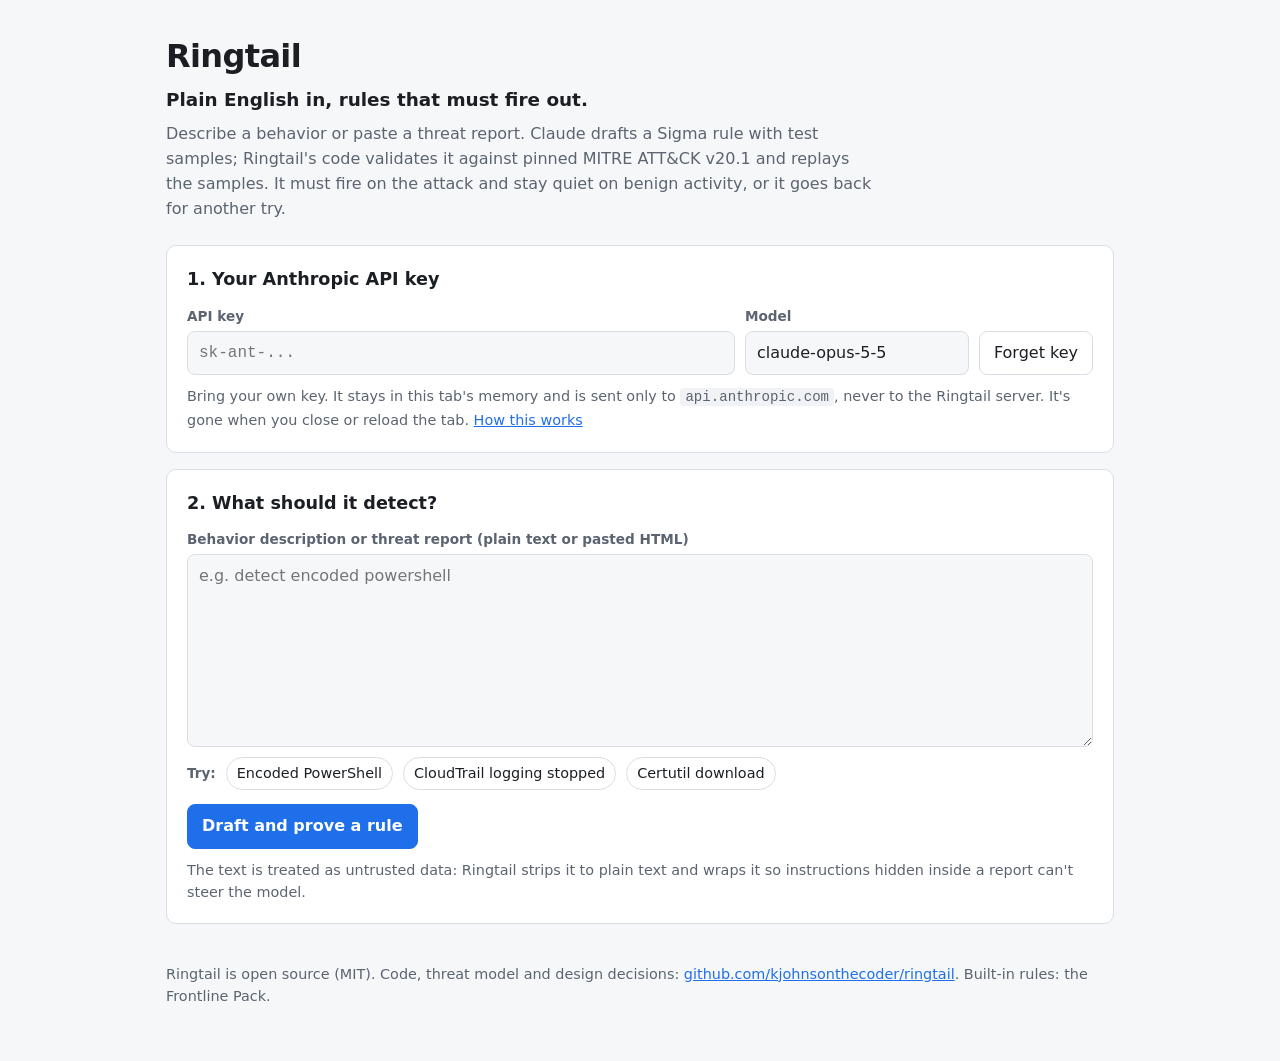
==== web/index.html @ 72d74179 "Add the BYOK web page Static HTML/CSS/JS, no framework or third-party scripts. The key stays in tab " ====
<!doctype html>
<html lang="en">
<head>
  <meta charset="utf-8">
  <meta name="viewport" content="width=device-width, initial-scale=1">
  <meta name="referrer" content="no-referrer">
  <title>Ringtail</title>
  <meta name="description" content="Plain English in, Sigma rules that must fire out. Drafted by Claude, proven by replaying sample logs.">
  <link rel="stylesheet" href="style.css">
  <script type="module" src="app.js"></script>
</head>
<body>
  <header class="site">
    <div class="wrap">
      <h1>Ringtail</h1>
      <p class="tagline">Plain English in, rules that must fire out.</p>
      <p class="sub">Describe a behavior or paste a threat report. Claude drafts a Sigma rule with
        test samples; Ringtail's code validates it against pinned MITRE ATT&amp;CK
        <span id="attack-version">v20.1</span> and replays the samples. It must fire on the attack
        and stay quiet on benign activity, or it goes back for another try.</p>
    </div>
  </header>

  <main class="wrap">
    <section class="panel" aria-labelledby="key-h">
      <h2 id="key-h">1. Your Anthropic API key</h2>
      <div class="row">
        <label class="field grow">
          <span class="label">API key</span>
          <input id="key" type="password" autocomplete="off" spellcheck="false" placeholder="sk-ant-..." aria-describedby="key-note key-problem">
        </label>
        <label class="field">
          <span class="label">Model</span>
          <input id="model" type="text" autocomplete="off" spellcheck="false" value="claude-opus-5-5">
        </label>
        <button id="forget" type="button" class="secondary">Forget key</button>
      </div>
      <p id="key-problem" class="problem" role="alert" hidden></p>
      <p id="key-note" class="note">Bring your own key. It stays in this tab's memory and is sent only to
        <code>api.anthropic.com</code>, never to the Ringtail server. It's gone when you close or reload
        the tab. <a href="https://github.com/kjohnsonthecoder/ringtail/blob/main/docs/decisions/0003-browser-byok-architecture.md" rel="noopener noreferrer" target="_blank">How this works</a></p>
    </section>

    <section class="panel" aria-labelledby="input-h">
      <h2 id="input-h">2. What should it detect?</h2>
      <label class="field">
        <span class="label">Behavior description or threat report (plain text or pasted HTML)</span>
        <textarea id="input" rows="7" spellcheck="true" placeholder="e.g. detect encoded powershell"></textarea>
      </label>
      <div class="row examples">
        <span class="label">Try:</span>
        <button type="button" class="chip" data-example="detect encoded powershell">Encoded PowerShell</button>
        <button type="button" class="chip" data-example="Detect when someone stops CloudTrail logging or deletes a trail in AWS">CloudTrail logging stopped</button>
        <button type="button" class="chip" data-example="Detect certutil being used to download a file from a URL">Certutil download</button>
      </div>
      <div class="row actions">
        <button id="run" type="button" class="primary">Draft and prove a rule</button>
        <button id="stop" type="button" class="secondary" hidden>Stop</button>
        <span id="chars" class="note"></span>
      </div>
      <p class="note">The text is treated as untrusted data: Ringtail strips it to plain text and wraps it
        so instructions hidden inside a report can't steer the model.</p>
    </section>

    <section id="progress-panel" class="panel" aria-labelledby="progress-h" hidden>
      <h2 id="progress-h">3. Progress</h2>
      <ol id="log" class="log" aria-live="polite"></ol>
      <p id="usage" class="note"></p>
    </section>

    <section id="result-panel" class="panel" aria-labelledby="result-h" hidden>
      <div class="result-head">
        <h2 id="result-h">4. Proven rule</h2>
        <span id="verdict" class="badge pass">PASS</span>
      </div>
      <p id="summary" class="summary"></p>
      <div class="tabs" role="tablist" aria-label="Rule outputs">
        <button type="button" role="tab" id="tab-rule" aria-controls="pane-rule" aria-selected="true">Sigma rule</button>
        <button type="button" role="tab" id="tab-card" aria-controls="pane-card" aria-selected="false" tabindex="-1">Detection card</button>
        <button type="button" role="tab" id="tab-tp" aria-controls="pane-tp" aria-selected="false" tabindex="-1">Should fire</button>
        <button type="button" role="tab" id="tab-fp" aria-controls="pane-fp" aria-selected="false" tabindex="-1">Should not fire</button>
      </div>
      <div id="pane-rule" role="tabpanel" aria-labelledby="tab-rule" class="pane"><pre id="out-rule"></pre></div>
      <div id="pane-card" role="tabpanel" aria-labelledby="tab-card" class="pane" hidden><pre id="out-card"></pre></div>
      <div id="pane-tp" role="tabpanel" aria-labelledby="tab-tp" class="pane" hidden><pre id="out-tp"></pre></div>
      <div id="pane-fp" role="tabpanel" aria-labelledby="tab-fp" class="pane" hidden><pre id="out-fp"></pre></div>
      <div class="row downloads">
        <span class="label">Download:</span>
        <button type="button" class="secondary" data-download="rule">rule .yml</button>
        <button type="button" class="secondary" data-download="tp">true_positive.json</button>
        <button type="button" class="secondary" data-download="fp">false_positive.json</button>
        <button type="button" class="secondary" data-download="notes">card notes .yml</button>
        <button type="button" class="secondary" data-download="card">card .md</button>
      </div>
      <p class="note">This is an AI draft that passed Ringtail's checks, not a reviewed rule. Read it, then
        add it to a repo as <code>rules/&lt;dir&gt;/&lt;slug&gt;.yml</code>,
        <code>tests/rules/&lt;slug&gt;/</code>, and <code>cards/&lt;slug&gt;.yml</code> (the
        <code>.card.yml</code> download), and let
        <code>ringtail validate</code> and <code>ringtail test</code> confirm it in CI.</p>
    </section>
  </main>

  <footer class="wrap site">
    <p>Ringtail is open source (MIT). Code, threat model and design decisions:
      <a href="https://github.com/kjohnsonthecoder/ringtail" rel="noopener noreferrer" target="_blank">github.com/kjohnsonthecoder/ringtail</a>.
      Built-in rules: the Frontline Pack.</p>
  </footer>
</body>
</html>
---- web/style.css ----
:root {
  --bg: #f6f7f9;
  --panel: #ffffff;
  --text: #1b1f24;
  --muted: #5b6470;
  --border: #d9dde3;
  --accent: #1f6feb;
  --accent-text: #ffffff;
  --code-bg: #f0f2f5;
  --pass: #1a7f37;
  --pass-bg: #dafbe1;
  --fail: #b42318;
  --fail-bg: #fee4e2;
  --warn: #9a6700;
  --focus: #1f6feb;
  color-scheme: light;
}

@media (prefers-color-scheme: dark) {
  :root {
    --bg: #0f1216;
    --panel: #171b21;
    --text: #e6e9ee;
    --muted: #9aa4b1;
    --border: #2c333c;
    --accent: #4c8dff;
    --accent-text: #0b0d10;
    --code-bg: #0b0e12;
    --pass: #56d364;
    --pass-bg: #12301a;
    --fail: #ff7b72;
    --fail-bg: #3a1513;
    --warn: #e3b341;
    --focus: #79a9ff;
    color-scheme: dark;
  }
}

* { box-sizing: border-box; }

html { -webkit-text-size-adjust: 100%; }

body {
  margin: 0;
  background: var(--bg);
  color: var(--text);
  font: 16px/1.55 system-ui, -apple-system, "Segoe UI", Roboto, sans-serif;
}

.wrap { max-width: 980px; margin: 0 auto; padding: 0 16px; }

header.site { padding: 32px 0 8px; }
header.site h1 { margin: 0; font-size: 2rem; letter-spacing: -0.02em; }
.tagline { margin: 4px 0 8px; font-size: 1.15rem; font-weight: 600; }
.sub { margin: 0; color: var(--muted); max-width: 70ch; }

footer.site { color: var(--muted); font-size: 0.9rem; padding-top: 8px; padding-bottom: 40px; }

a { color: var(--accent); }

.panel {
  background: var(--panel);
  border: 1px solid var(--border);
  border-radius: 10px;
  padding: 20px;
  margin: 16px 0;
}
.panel h2 { margin: 0 0 12px; font-size: 1.1rem; }

.row { display: flex; flex-wrap: wrap; gap: 10px; align-items: flex-end; }
.grow { flex: 1 1 280px; }

.field { display: flex; flex-direction: column; gap: 4px; min-width: 0; }
.label { font-size: 0.85rem; color: var(--muted); font-weight: 600; }

input, textarea {
  font: inherit;
  color: var(--text);
  background: var(--bg);
  border: 1px solid var(--border);
  border-radius: 8px;
  padding: 9px 11px;
  width: 100%;
}
textarea { resize: vertical; min-height: 8rem; }
#model { width: 14rem; max-width: 100%; }
#key { font-family: ui-monospace, SFMono-Regular, Consolas, monospace; }

button {
  font: inherit;
  border-radius: 8px;
  padding: 9px 14px;
  cursor: pointer;
  border: 1px solid var(--border);
  background: var(--panel);
  color: var(--text);
}
button.primary { background: var(--accent); border-color: var(--accent); color: var(--accent-text); font-weight: 600; }
button:disabled { opacity: 0.55; cursor: not-allowed; }
button.chip { padding: 4px 10px; border-radius: 999px; font-size: 0.9rem; }

:focus-visible { outline: 2px solid var(--focus); outline-offset: 2px; }

.examples { margin-top: 10px; align-items: center; }
.actions { margin-top: 14px; align-items: center; }
.downloads { margin-top: 12px; align-items: center; }

.note { color: var(--muted); font-size: 0.9rem; margin: 10px 0 0; }
.problem { color: var(--fail); font-weight: 600; margin: 10px 0 0; }

code, pre { font-family: ui-monospace, SFMono-Regular, Consolas, monospace; font-size: 0.88rem; }
code { background: var(--code-bg); padding: 1px 5px; border-radius: 4px; }
pre {
  background: var(--code-bg);
  border: 1px solid var(--border);
  border-radius: 8px;
  padding: 14px;
  margin: 0;
  overflow-x: auto;
  white-space: pre;
  max-height: 32rem;
}

.log { list-style: none; margin: 0; padding: 0; }
.log li { padding: 6px 0 6px 26px; position: relative; border-bottom: 1px dashed var(--border); }
.log li:last-child { border-bottom: 0; }
.log li::before { position: absolute; left: 0; top: 6px; width: 20px; text-align: center; }
.log li.step::before { content: "\2192"; color: var(--muted); }
.log li.ok::before { content: "\2713"; color: var(--pass); font-weight: 700; }
.log li.bad::before { content: "\2717"; color: var(--fail); font-weight: 700; }
.log li.busy::before { content: "\25CC"; color: var(--accent); }
.log ul { margin: 6px 0 0; padding-left: 18px; color: var(--muted); font-size: 0.9rem; }
.log ul li { padding: 2px 0; border: 0; }
.log ul li::before { content: none; }

.result-head { display: flex; align-items: center; gap: 12px; margin-bottom: 4px; }
.result-head h2 { margin: 0; }
.badge { font-weight: 700; font-size: 0.8rem; padding: 3px 9px; border-radius: 999px; }
.badge.pass { color: var(--pass); background: var(--pass-bg); }
.summary { margin: 8px 0 14px; }

.tabs { display: flex; flex-wrap: wrap; gap: 4px; border-bottom: 1px solid var(--border); margin-bottom: 12px; }
.tabs button { border: 0; border-bottom: 2px solid transparent; border-radius: 0; background: none; padding: 8px 12px; color: var(--muted); }
.tabs button[aria-selected="true"] { color: var(--text); border-bottom-color: var(--accent); font-weight: 600; }

@media (max-width: 560px) {
  header.site h1 { font-size: 1.6rem; }
  .panel { padding: 16px; }
  #model { width: 100%; }
  .row > .field, .row > button.primary { flex: 1 1 100%; }
}
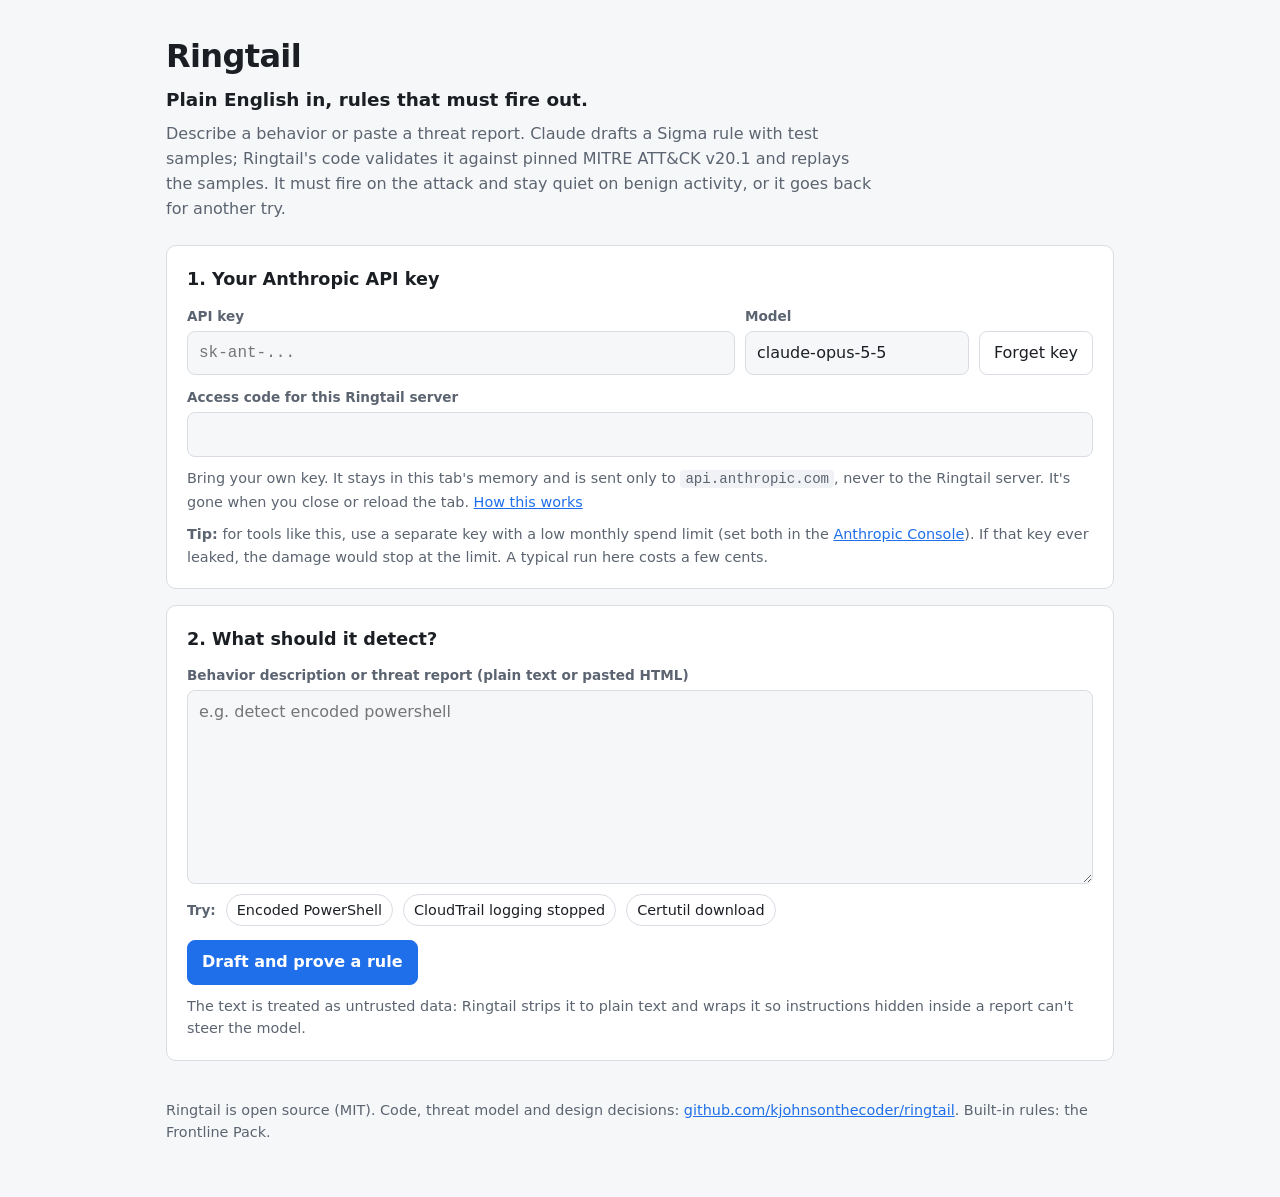
==== commit c13719d1: "Web: access code field when the server needs one, and a spend-limit tip The code goes only to the Ri" ====
--- a/web/index.html
+++ b/web/index.html
@@ -35,10 +35,22 @@
         </label>
         <button id="forget" type="button" class="secondary">Forget key</button>
       </div>
+      <div id="access-row" class="row access" hidden>
+        <label class="field grow">
+          <span class="label">Access code for this Ringtail server</span>
+          <input id="access" type="password" autocomplete="off" spellcheck="false" aria-describedby="access-note">
+        </label>
+      </div>
+      <p id="access-note" class="note" hidden>This server is locked to people with its access code. The
+        code goes only to the Ringtail server, never to Anthropic, and your API key never goes to the
+        Ringtail server.</p>
       <p id="key-problem" class="problem" role="alert" hidden></p>
       <p id="key-note" class="note">Bring your own key. It stays in this tab's memory and is sent only to
         <code>api.anthropic.com</code>, never to the Ringtail server. It's gone when you close or reload
         the tab. <a href="https://github.com/kjohnsonthecoder/ringtail/blob/main/docs/decisions/0003-browser-byok-architecture.md" rel="noopener noreferrer" target="_blank">How this works</a></p>
+      <p class="note"><strong>Tip:</strong> for tools like this, use a separate key with a low monthly spend
+        limit (set both in the <a href="https://console.anthropic.com/" rel="noopener noreferrer" target="_blank">Anthropic Console</a>).
+        If that key ever leaked, the damage would stop at the limit. A typical run here costs a few cents.</p>
     </section>
 
     <section class="panel" aria-labelledby="input-h">
--- a/web/style.css
+++ b/web/style.css
@@ -102,6 +102,7 @@
 :focus-visible { outline: 2px solid var(--focus); outline-offset: 2px; }
 
 .examples { margin-top: 10px; align-items: center; }
+.access { margin-top: 12px; }
 .actions { margin-top: 14px; align-items: center; }
 .downloads { margin-top: 12px; align-items: center; }
 
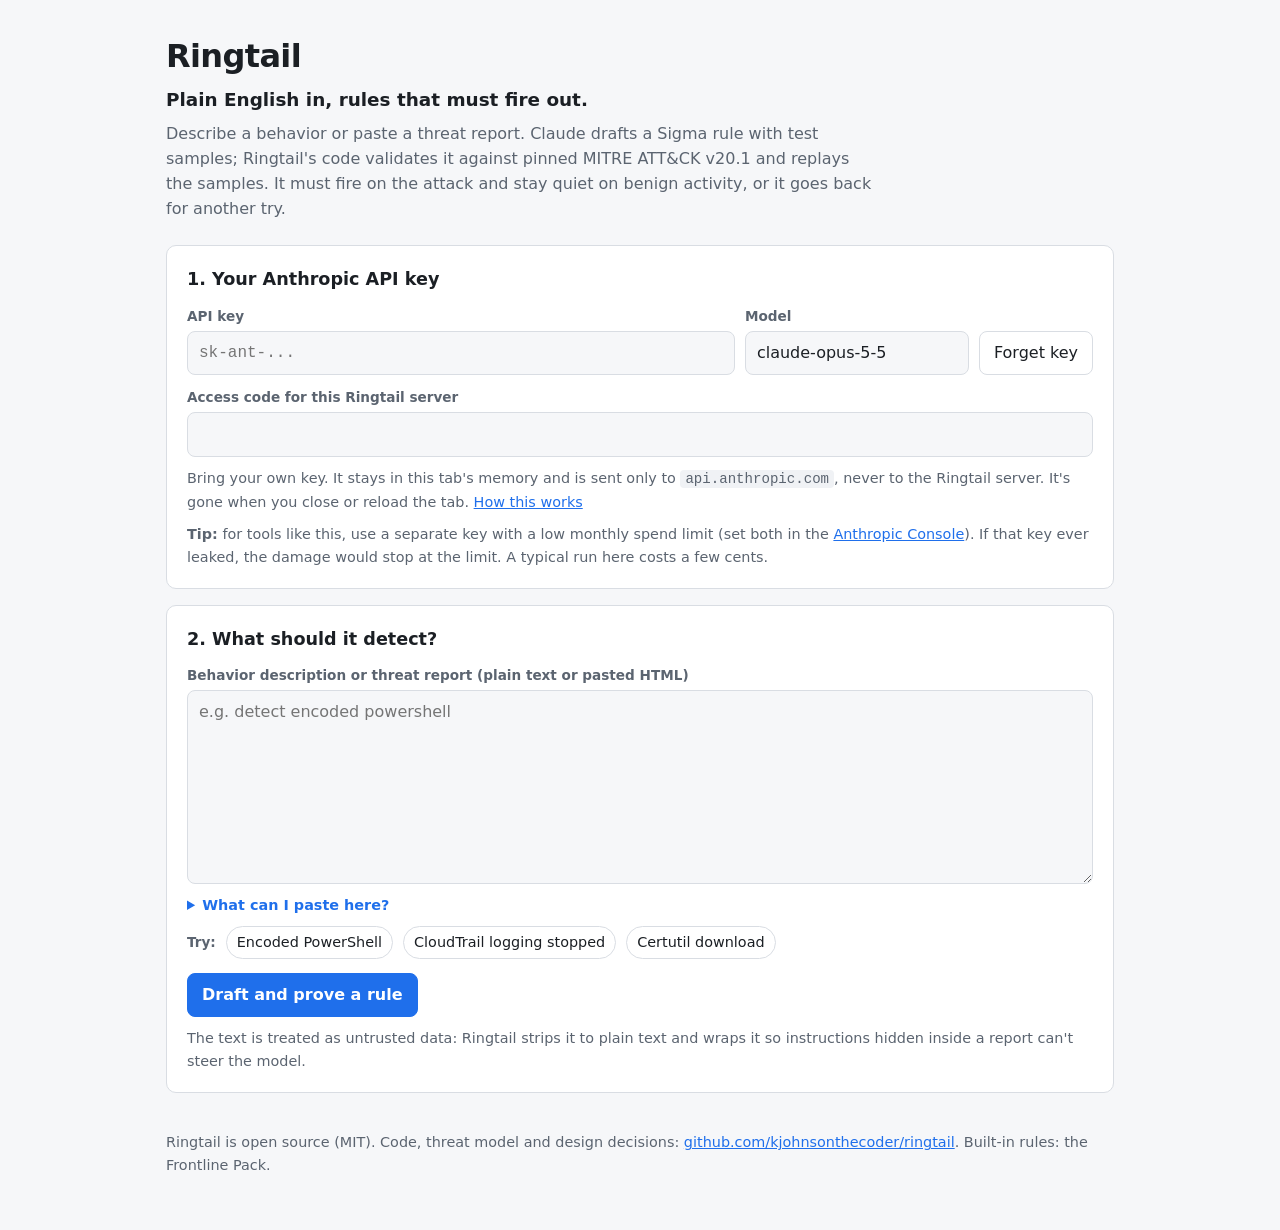
==== commit 8ef4c97f: "Web: SIEM queries tab, per-run usage counter, word-boundary clipping, paste hint Co-Authored-By: Cla" ====
--- a/web/index.html
+++ b/web/index.html
@@ -57,8 +57,21 @@
       <h2 id="input-h">2. What should it detect?</h2>
       <label class="field">
         <span class="label">Behavior description or threat report (plain text or pasted HTML)</span>
-        <textarea id="input" rows="7" spellcheck="true" placeholder="e.g. detect encoded powershell"></textarea>
+        <textarea id="input" rows="7" spellcheck="true" placeholder="e.g. detect encoded powershell" aria-describedby="paste-hint"></textarea>
       </label>
+      <details id="paste-hint" class="hint">
+        <summary>What can I paste here?</summary>
+        <ul>
+          <li><strong>What an attacker did</strong>, in your words: "detect vssadmin deleting shadow copies".
+            Naming the process, flag, or cloud event helps.</li>
+          <li><strong>A threat report</strong> or advisory section, as text or HTML. Ringtail picks the strongest
+            behavior. One rule per run: add "Focus on: &lt;technique&gt;" to choose which.</li>
+          <li><strong>A command line you saw</strong>, with real hostnames and usernames swapped for placeholders.</li>
+        </ul>
+        <p><strong>Not a good fit:</strong> lists of hashes, IPs, or domains. Those change every campaign and
+          belong in a blocklist; Sigma rules detect behavior. Ringtail doesn't fetch URLs, so paste the text.
+          Don't paste secrets, client data, or reports you can't share (TLP:RED, NDA).</p>
+      </details>
       <div class="row examples">
         <span class="label">Try:</span>
         <button type="button" class="chip" data-example="detect encoded powershell">Encoded PowerShell</button>
@@ -91,11 +104,17 @@
         <button type="button" role="tab" id="tab-card" aria-controls="pane-card" aria-selected="false" tabindex="-1">Detection card</button>
         <button type="button" role="tab" id="tab-tp" aria-controls="pane-tp" aria-selected="false" tabindex="-1">Should fire</button>
         <button type="button" role="tab" id="tab-fp" aria-controls="pane-fp" aria-selected="false" tabindex="-1">Should not fire</button>
+        <button type="button" role="tab" id="tab-siem" aria-controls="pane-siem" aria-selected="false" tabindex="-1">SIEM queries</button>
       </div>
       <div id="pane-rule" role="tabpanel" aria-labelledby="tab-rule" class="pane"><pre id="out-rule"></pre></div>
       <div id="pane-card" role="tabpanel" aria-labelledby="tab-card" class="pane" hidden><pre id="out-card"></pre></div>
       <div id="pane-tp" role="tabpanel" aria-labelledby="tab-tp" class="pane" hidden><pre id="out-tp"></pre></div>
       <div id="pane-fp" role="tabpanel" aria-labelledby="tab-fp" class="pane" hidden><pre id="out-fp"></pre></div>
+      <div id="pane-siem" role="tabpanel" aria-labelledby="tab-siem" class="pane" hidden>
+        <div id="out-siem"></div>
+        <p class="note">Generated from the rule. Field names assume the schema shown for each query;
+          check them against your own data before deploying.</p>
+      </div>
       <div class="row downloads">
         <span class="label">Download:</span>
         <button type="button" class="secondary" data-download="rule">rule .yml</button>
--- a/web/style.css
+++ b/web/style.css
@@ -103,6 +103,19 @@
 
 .examples { margin-top: 10px; align-items: center; }
 .access { margin-top: 12px; }
+
+.query { margin-bottom: 16px; }
+.query-head { display: flex; align-items: center; justify-content: space-between; gap: 10px; }
+.query .note { margin: 4px 0 8px; }
+.query pre { white-space: pre-wrap; word-break: break-word; }
+button.small { padding: 4px 10px; font-size: 0.85rem; }
+
+.hint { margin-top: 10px; font-size: 0.9rem; color: var(--muted); }
+.hint summary { cursor: pointer; color: var(--accent); font-weight: 600; width: fit-content; }
+.hint ul { margin: 8px 0 0; padding-left: 20px; }
+.hint li { margin: 4px 0; }
+.hint p { margin: 8px 0 0; }
+.hint strong { color: var(--text); }
 .actions { margin-top: 14px; align-items: center; }
 .downloads { margin-top: 12px; align-items: center; }
 
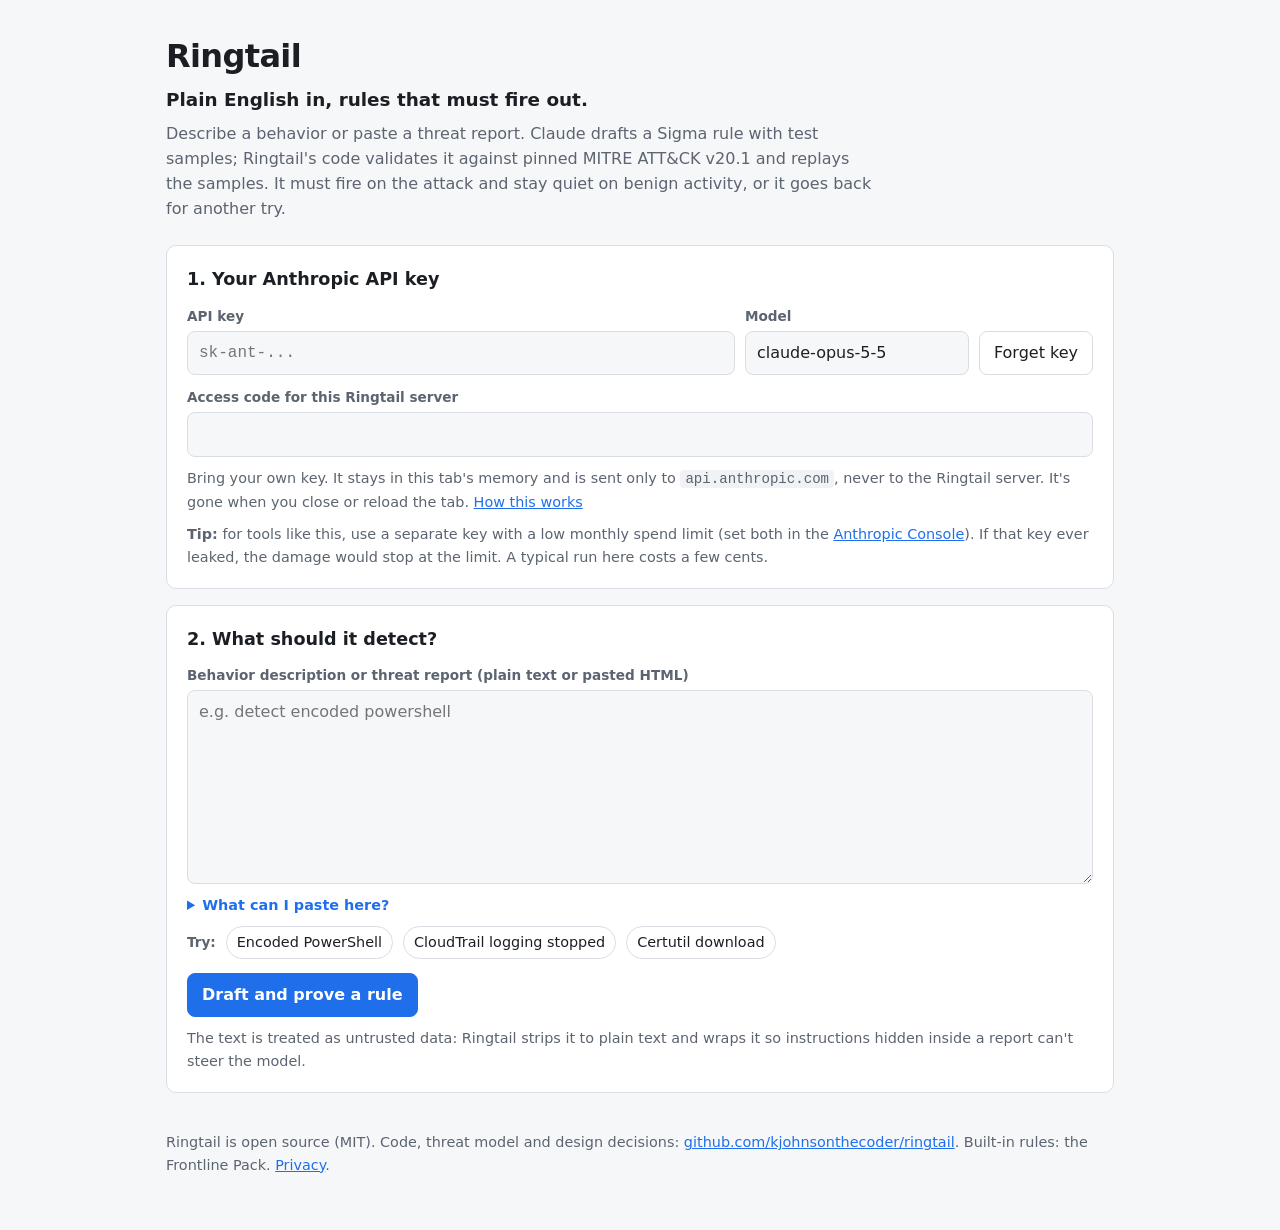
==== commit 692baa98: "Privacy policy page, linked from the web page and the extension Co-Authored-By: Claude Opus 5.5 <nor" ====
--- a/web/index.html
+++ b/web/index.html
@@ -134,7 +134,7 @@
   <footer class="wrap site">
     <p>Ringtail is open source (MIT). Code, threat model and design decisions:
       <a href="https://github.com/kjohnsonthecoder/ringtail" rel="noopener noreferrer" target="_blank">github.com/kjohnsonthecoder/ringtail</a>.
-      Built-in rules: the Frontline Pack.</p>
+      Built-in rules: the Frontline Pack. <a href="privacy.html">Privacy</a>.</p>
   </footer>
 </body>
 </html>
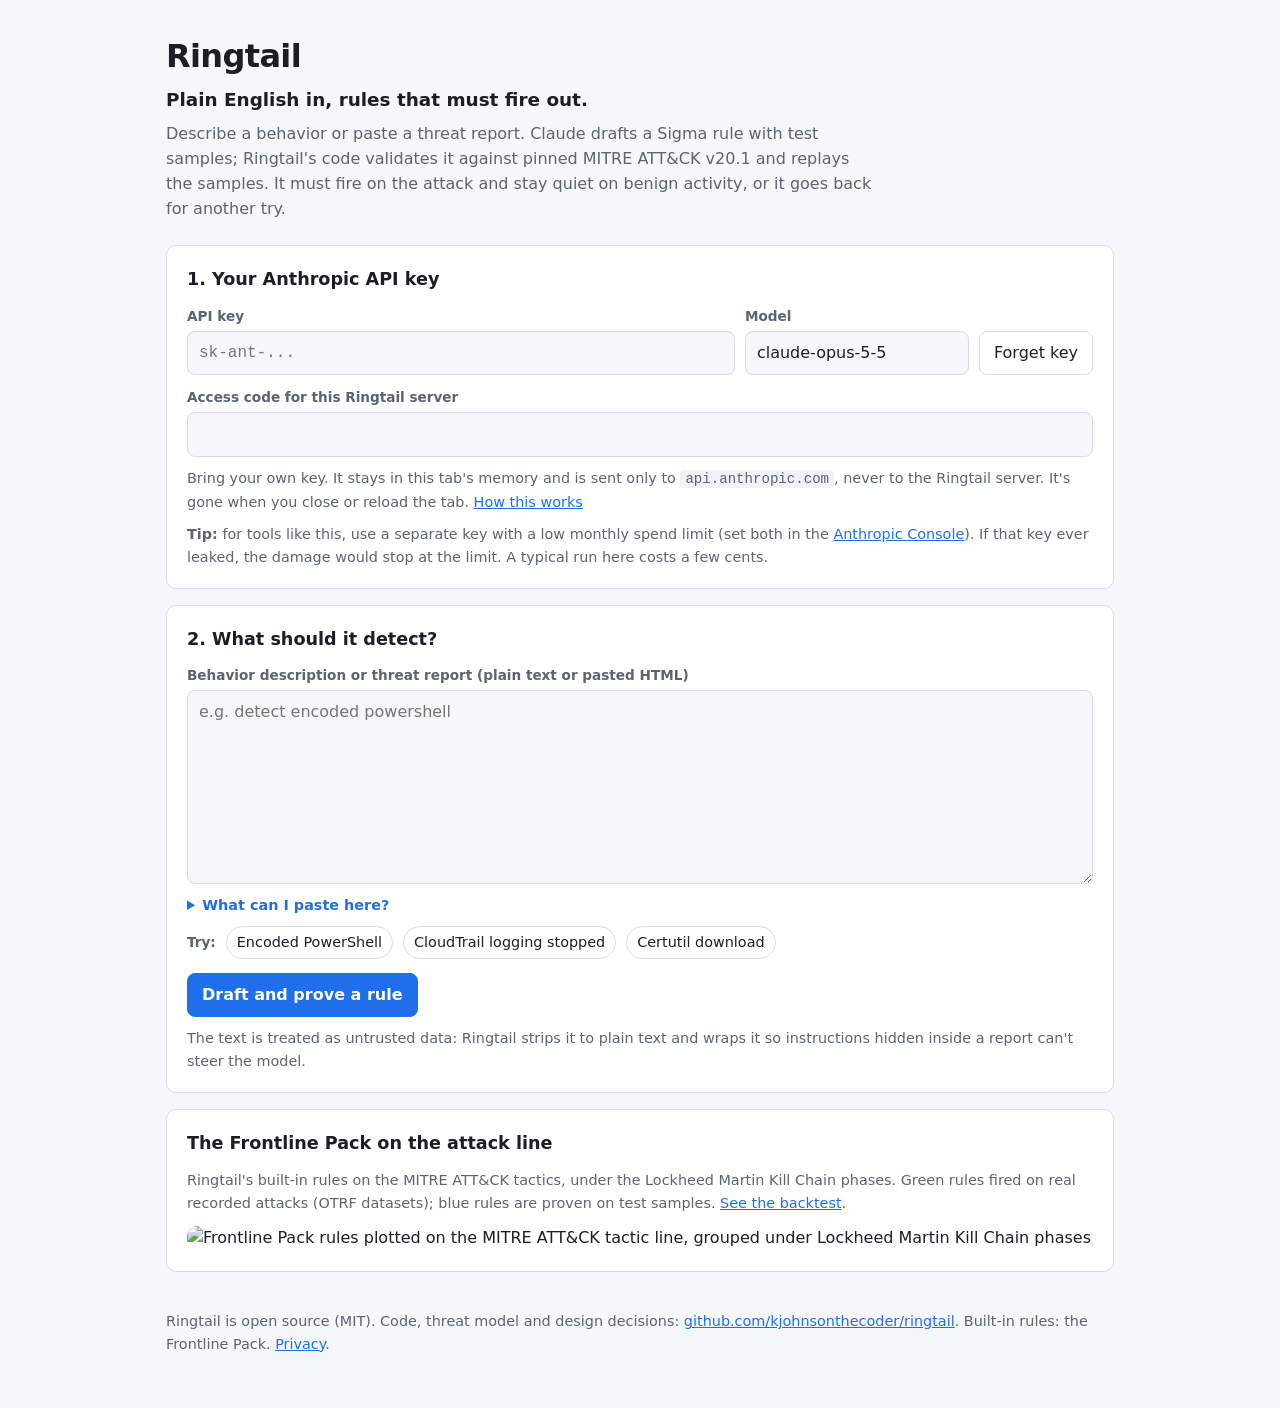
==== commit cc3c893a: "CI: backtest, coverage freshness, pinned RSigma cross-check; show coverage on the site and README Co" ====
--- a/web/index.html
+++ b/web/index.html
@@ -131,6 +131,18 @@
     </section>
   </main>
 
+  <section class="wrap" aria-labelledby="coverage-h">
+    <div class="panel">
+      <h2 id="coverage-h">The Frontline Pack on the attack line</h2>
+      <p class="note">Ringtail's built-in rules on the MITRE ATT&amp;CK tactics, under the Lockheed Martin Kill Chain
+        phases. Green rules fired on real recorded attacks (OTRF datasets); blue rules are proven on test samples.
+        <a href="https://github.com/kjohnsonthecoder/ringtail/blob/main/docs/backtest.md" rel="noopener noreferrer" target="_blank">See the backtest</a>.</p>
+      <div class="coverage-scroll">
+        <img src="attack-coverage.svg" width="1620" alt="Frontline Pack rules plotted on the MITRE ATT&amp;CK tactic line, grouped under Lockheed Martin Kill Chain phases, colored by whether each fired on a real recorded attack">
+      </div>
+    </div>
+  </section>
+
   <footer class="wrap site">
     <p>Ringtail is open source (MIT). Code, threat model and design decisions:
       <a href="https://github.com/kjohnsonthecoder/ringtail" rel="noopener noreferrer" target="_blank">github.com/kjohnsonthecoder/ringtail</a>.
--- a/web/style.css
+++ b/web/style.css
@@ -104,6 +104,9 @@
 .examples { margin-top: 10px; align-items: center; }
 .access { margin-top: 12px; }
 
+.coverage-scroll { overflow-x: auto; margin-top: 12px; border-radius: 10px; }
+.coverage-scroll img { display: block; max-width: none; height: auto; }
+
 .query { margin-bottom: 16px; }
 .query-head { display: flex; align-items: center; justify-content: space-between; gap: 10px; }
 .query .note { margin: 4px 0 8px; }
